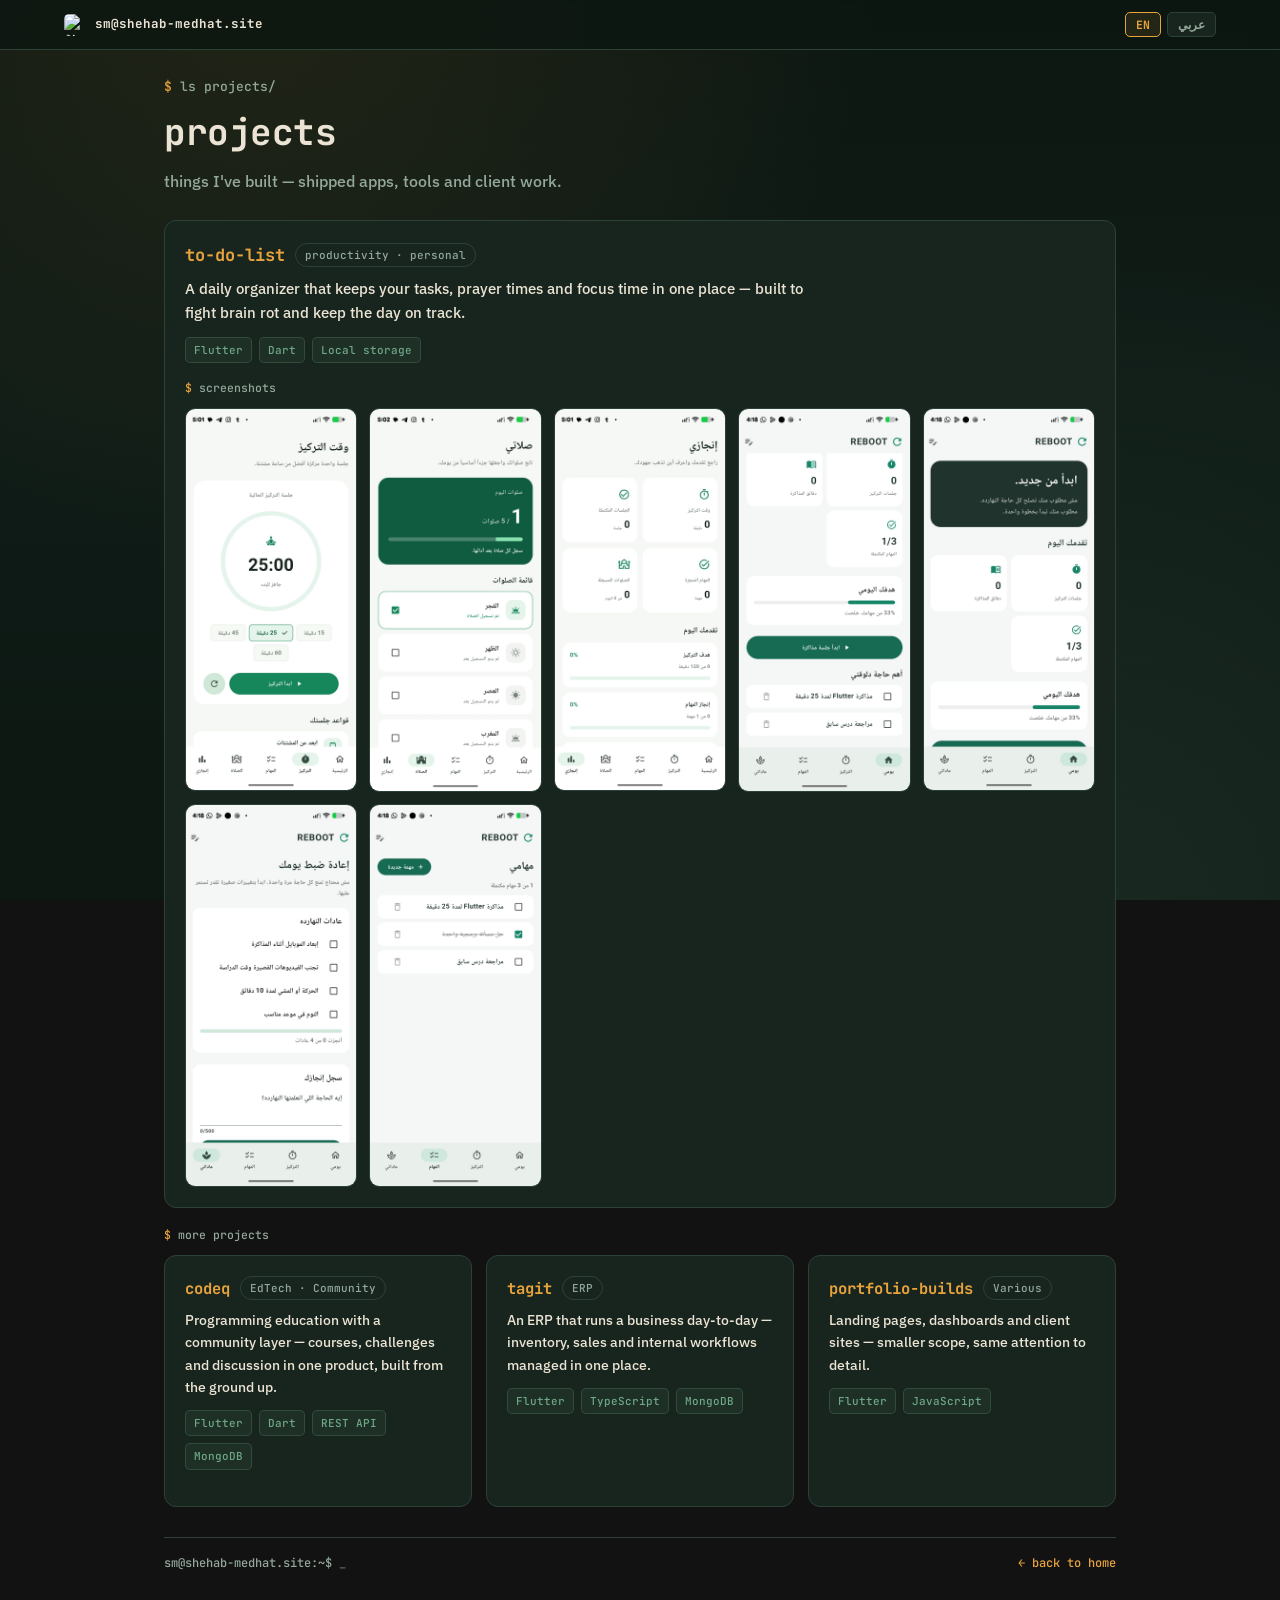
==== projects.html @ ee1fe7f2 "Add projects.html gallery page with todo-app screenshots, link ls projects/ to it, bump font weights" ====
<!DOCTYPE html>
<html lang="en" dir="ltr">
<head>
<meta charset="UTF-8">
<meta name="viewport" content="width=device-width, initial-scale=1">
<title>Projects — Shehab Medhat</title>
<meta name="description" id="metaDesc" content="Apps and projects built by Shehab Medhat (shijz) — Flutter developer and content creator.">
<meta name="robots" content="index, follow, max-image-preview:large">
<meta name="author" content="Shehab Medhat">
<meta name="color-scheme" content="dark">
<meta name="theme-color" content="#101c17">
<link rel="canonical" href="https://shehab-medhat.site/projects.html">
<meta property="og:type" content="website">
<meta property="og:site_name" content="Shehab Medhat">
<meta property="og:title" content="Projects — Shehab Medhat">
<meta property="og:description" content="Apps and projects built by Shehab Medhat — Flutter developer and content creator.">
<meta property="og:url" content="https://shehab-medhat.site/projects.html">
<meta property="og:image" content="https://shehab-medhat.site/og-image.png">
<meta property="og:image:width" content="1200">
<meta property="og:image:height" content="630">
<meta name="twitter:card" content="summary_large_image">
<meta name="twitter:title" content="Projects — Shehab Medhat">
<meta name="twitter:image" content="https://shehab-medhat.site/og-image.png">
<link rel="icon" href="https://shehab-medhat.site/favicon.png" type="image/png">
<link rel="apple-touch-icon" href="https://shehab-medhat.site/apple-touch-icon.png">

<link rel="preconnect" href="https://fonts.googleapis.com">
<link rel="preconnect" href="https://fonts.gstatic.com" crossorigin>
<link href="https://fonts.googleapis.com/css2?family=JetBrains+Mono:wght@400;500;700&family=IBM+Plex+Sans:wght@400;500;600;700&family=IBM+Plex+Sans+Arabic:wght@400;500;600;700&display=swap" rel="stylesheet">

<style>
  :root{
    --bg: #101c17;
    --surface: #17251e;
    --surface-2: #1d2e25;
    --border: #2c4237;
    --text: #ebe4d4;
    --text-muted: #93a89b;
    --accent: #e8a33d;
    --accent-soft: #6fa787;
  }
  *{ box-sizing: border-box; }
  html,body{ margin:0; padding:0; }
  body{
    background:
      radial-gradient(circle at 20% -10%, rgba(232,163,61,0.10), transparent 45%),
      radial-gradient(circle at 85% 110%, rgba(111,167,135,0.14), transparent 50%),
      linear-gradient(180deg, #0d1712 0%, #101c17 45%, #0c1712 100%);
    background-attachment: fixed;
    color: var(--text);
    font-family: 'IBM Plex Sans', sans-serif;
    font-weight: 500;
    min-height: 100vh;
    line-height: 1.65;
    padding-bottom: 40px;
  }
  html[lang="ar"] body{ font-family: 'IBM Plex Sans Arabic', sans-serif; }

  .pbar{
    position: sticky;
    top: 0;
    z-index: 30;
    display: flex;
    align-items: center;
    gap: 12px;
    flex-wrap: wrap;
    padding: 12px 5vw;
    background: rgba(13,23,18,.88);
    -webkit-backdrop-filter: blur(10px);
    backdrop-filter: blur(10px);
    border-bottom: 1px solid var(--border);
  }
  .pbar a.home{
    display: inline-flex;
    align-items: center;
    gap: 9px;
    color: var(--text);
    text-decoration: none;
    font-family: 'JetBrains Mono', monospace;
    font-size: 12.5px;
    font-weight: 700;
  }
  .pbar a.home:hover{ color: var(--accent); }
  .pbar a.home img{ width: 22px; height: 22px; border-radius: 5px; display: block; }
  .pbar .pbar-right{ margin-left: auto; display: flex; gap: 6px; align-items: center; }
  html[dir="rtl"] .pbar .pbar-right{ margin-left: 0; margin-right: auto; }

  .lang-btn{
    background: var(--surface);
    border: 1px solid var(--border);
    color: var(--text-muted);
    font-family: 'JetBrains Mono', monospace;
    font-size: 11.5px;
    font-weight: 700;
    padding: 4px 10px;
    border-radius: 5px;
    cursor: pointer;
    transition: color .15s, border-color .15s, background .15s;
  }
  .lang-btn:hover{ color: var(--accent); border-color: var(--accent); }
  .lang-btn.is-on{ color: var(--accent); border-color: var(--accent); background: rgba(232,163,61,.10); }

  .wrap{
    max-width: 1080px;
    margin: 0 auto;
    padding: 26px 5vw 0;
  }

  .comment{
    font-family: 'JetBrains Mono', monospace;
    font-size: 13px;
    color: var(--text-muted);
    margin: 0 0 6px;
  }
  .comment .pr{ color: var(--accent); margin-right: 8px; }
  html[dir="rtl"] .comment .pr{ margin-right: 0; margin-left: 8px; }

  h1{
    font-family: 'JetBrains Mono', monospace;
    font-size: clamp(26px, 5vw, 36px);
    font-weight: 700;
    margin: 0 0 6px;
    letter-spacing: -0.5px;
    color: var(--text);
  }
  .lede{
    color: var(--text-muted);
    font-size: 15.5px;
    max-width: 640px;
    margin: 0 0 26px;
  }

  .pcard{
    background: var(--surface);
    border: 1px solid var(--border);
    border-radius: 12px;
    padding: 20px;
    margin-bottom: 18px;
  }
  .phead{
    display: flex;
    align-items: center;
    gap: 10px;
    flex-wrap: wrap;
    margin-bottom: 8px;
  }
  .pname{
    font-family: 'JetBrains Mono', monospace;
    font-size: 17px;
    font-weight: 700;
    color: var(--accent);
  }
  .ptag{
    font-family: 'JetBrains Mono', monospace;
    font-size: 11px;
    color: var(--text-muted);
    border: 1px solid var(--border);
    border-radius: 20px;
    padding: 2px 9px;
  }
  .pdesc{
    color: var(--text);
    font-size: 14.5px;
    margin: 0 0 12px;
    max-width: 72ch;
  }
  .ptech{ display: flex; flex-wrap: wrap; gap: 7px; margin-bottom: 16px; }
  .tech{
    font-family: 'JetBrains Mono', monospace;
    font-size: 11px;
    color: var(--accent-soft);
    background: rgba(111,167,135,.08);
    border: 1px solid rgba(111,167,135,.24);
    border-radius: 5px;
    padding: 3px 8px;
  }

  .shots-label{
    font-family: 'JetBrains Mono', monospace;
    font-size: 11.5px;
    color: var(--text-muted);
    margin: 0 0 10px;
    text-transform: lowercase;
  }
  .shots-label::before{ content: "$ "; color: var(--accent); }

  .shots{
    display: grid;
    grid-template-columns: repeat(auto-fill, minmax(150px, 1fr));
    gap: 12px;
  }
  .shots button{
    display: block;
    width: 100%;
    padding: 0;
    border: 1px solid var(--border);
    border-radius: 10px;
    overflow: hidden;
    background: var(--surface-2);
    cursor: zoom-in;
    aspect-ratio: 720 / 1600;
    line-height: 0;
    transition: border-color .2s, transform .2s;
  }
  .shots button:hover{ border-color: var(--accent); transform: translateY(-3px); }
  .shots img{ width: 100%; height: 100%; object-fit: cover; display: block; }

  .grid{
    display: grid;
    grid-template-columns: repeat(auto-fill, minmax(260px, 1fr));
    gap: 14px;
    margin-top: 10px;
  }
  .grid .pcard{ margin-bottom: 0; }
  .grid .pname{ font-size: 15.5px; }
  .grid .pdesc{ font-size: 13.5px; }

  .foot{
    margin-top: 30px;
    padding-top: 16px;
    border-top: 1px solid var(--border);
    display: flex;
    justify-content: space-between;
    gap: 12px;
    flex-wrap: wrap;
    font-family: 'JetBrains Mono', monospace;
    font-size: 12px;
    color: var(--text-muted);
  }
  .foot a{ color: var(--accent); text-decoration: none; }
  .foot a:hover{ text-decoration: underline; }

  /* lightbox */
  .lb{
    position: fixed;
    inset: 0;
    z-index: 60;
    background: rgba(6,11,9,.94);
    display: none;
    align-items: center;
    justify-content: center;
    padding: 22px;
    -webkit-backdrop-filter: blur(6px);
    backdrop-filter: blur(6px);
  }
  .lb.is-open{ display: flex; }
  .lb img{
    max-width: min(94vw, 460px);
    max-height: 88vh;
    border-radius: 12px;
    border: 1px solid var(--border);
    box-shadow: 0 30px 70px -25px rgba(0,0,0,.85);
  }
  .lb button{
    background: var(--surface);
    border: 1px solid var(--border);
    color: var(--text);
    font-size: 18px;
    line-height: 1;
    width: 40px;
    height: 40px;
    border-radius: 50%;
    cursor: pointer;
    position: absolute;
    transition: color .15s, border-color .15s;
  }
  .lb button:hover{ color: var(--accent); border-color: var(--accent); }
  .lb .lb-close{ top: 16px; right: 16px; }
  html[dir="rtl"] .lb .lb-close{ right: auto; left: 16px; }
  .lb .lb-prev{ left: 14px; top: 50%; transform: translateY(-50%); }
  .lb .lb-next{ right: 14px; top: 50%; transform: translateY(-50%); }
  html[dir="rtl"] .lb .lb-prev{ left: auto; right: 14px; }
  html[dir="rtl"] .lb .lb-next{ right: auto; left: 14px; }
  .lb .lb-count{
    position: absolute;
    bottom: 16px;
    left: 50%;
    transform: translateX(-50%);
    font-family: 'JetBrains Mono', monospace;
    font-size: 12px;
    color: var(--text-muted);
  }

  @media (max-width: 560px){
    .wrap{ padding-top: 20px; }
    .pcard{ padding: 16px; }
    .shots{ grid-template-columns: repeat(2, 1fr); gap: 10px; }
    .pdesc{ font-size: 14px; }
  }
</style>
</head>
<body>

<header class="pbar">
  <a class="home" href="/">
    <img src="https://shehab-medhat.site/shehab-logo.png" alt="Shehab Medhat" width="22" height="22">
    <span>sm@shehab-medhat.site</span>
  </a>
  <span class="pbar-right">
    <button type="button" class="lang-btn" data-lang="en">EN</button>
    <button type="button" class="lang-btn" data-lang="ar">عربي</button>
  </span>
</header>

<div class="wrap">
  <p class="comment"><span class="pr">$</span><span data-i18n="comment">ls projects/</span></p>
  <h1 data-i18n="heading">projects</h1>
  <p class="lede" data-i18n="lede">things I've built — shipped apps, tools and client work.</p>

  <article class="pcard featured">
    <div class="phead">
      <span class="pname">to-do-list</span>
      <span class="ptag" data-i18n="todoTag">productivity · personal</span>
    </div>
    <p class="pdesc" data-i18n="todoDesc">A daily organizer that keeps your tasks, prayer times and focus time in one place — built to fight brain rot and keep the day on track.</p>
    <div class="ptech">
      <span class="tech">Flutter</span>
      <span class="tech">Dart</span>
      <span class="tech">Local storage</span>
    </div>
    <p class="shots-label" data-i18n="shots">screenshots</p>
    <div class="shots" id="shots"></div>
  </article>

  <p class="shots-label" data-i18n="more">more projects</p>
  <div class="grid" id="grid"></div>

  <div class="foot">
    <span>sm@shehab-medhat.site:~$ <span style="opacity:.6">_</span></span>
    <span><a href="/" data-i18n="back">← back to home</a></span>
  </div>
</div>

<div class="lb" id="lb" role="dialog" aria-modal="true">
  <button type="button" class="lb-close" id="lbClose" aria-label="Close">✕</button>
  <button type="button" class="lb-prev" id="lbPrev" aria-label="Previous">‹</button>
  <img id="lbImg" alt="">
  <button type="button" class="lb-next" id="lbNext" aria-label="Next">›</button>
  <span class="lb-count" id="lbCount"></span>
</div>

<script>
  "use strict";

  const SHOTS = [
    "assets/shots/todo-app/shot-01.jpg",
    "assets/shots/todo-app/shot-02.jpg",
    "assets/shots/todo-app/shot-03.jpg",
    "assets/shots/todo-app/shot-04.jpg",
    "assets/shots/todo-app/shot-05.jpg",
    "assets/shots/todo-app/shot-06.jpg",
    "assets/shots/todo-app/shot-07.jpg"
  ];

  const I18N = {
    en: {
      title: "Projects — Shehab Medhat",
      desc: "Apps and projects built by Shehab Medhat (shijz) — Flutter developer and content creator.",
      comment: "ls projects/",
      heading: "projects",
      lede: "things I've built — shipped apps, tools and client work.",
      todoTag: "productivity · personal",
      todoDesc: "A daily organizer that keeps your tasks, prayer times and focus time in one place — built to fight brain rot and keep the day on track.",
      shots: "screenshots",
      more: "more projects",
      back: "← back to home",
      projects: [
        { name: "codeq", tag: "EdTech · Community", desc: "Programming education with a community layer — courses, challenges and discussion in one product, built from the ground up.", tech: ["Flutter", "Dart", "REST API", "MongoDB"] },
        { name: "tagit", tag: "ERP", desc: "An ERP that runs a business day-to-day — inventory, sales and internal workflows managed in one place.", tech: ["Flutter", "TypeScript", "MongoDB"] },
        { name: "portfolio-builds", tag: "Various", desc: "Landing pages, dashboards and client sites — smaller scope, same attention to detail.", tech: ["Flutter", "JavaScript"] }
      ]
    },
    ar: {
      title: "المشاريع — شهاب مدحت",
      desc: "تطبيقات ومشاريع بناها شهاب مدحت (shijz) — مطوّر فلاتر وصانع محتوى.",
      comment: "ls projects/",
      heading: "المشاريع",
      lede: "حاجات بنيتها — تطبيقات منشورة وأدوات وشغل كلاينت.",
      todoTag: "إنتاجية · شخصي",
      todoDesc: "منظّم يومي بيرتب المهام ومواقيت الصلاة ووقت التركيز في مكان واحد — اتعمل عشان يعالج تعفن الدماغ ويخلي يومك مظبوط.",
      shots: "سكرينشوتات",
      more: "مشاريع تانية",
      back: "→ رجوع للرئيسية",
      projects: [
        { name: "codeq", tag: "تعليم · مجتمع", desc: "تعليم برمجة مع طبقة مجتمع — كورسات وتحديات ونقاش في منتج واحد، مبني من الصفر.", tech: ["Flutter", "Dart", "REST API", "MongoDB"] },
        { name: "tagit", tag: "ERP", desc: "نظام ERP بيشغّل الشغل اليومي لأي بيزنس — مخزون ومبيعات وسير عمل داخلي في مكان واحد.", tech: ["Flutter", "TypeScript", "MongoDB"] },
        { name: "portfolio-builds", tag: "متفرق", desc: "صفحات لانداينج وداشبوردات ومواقع كلاينت — نطاق أصغر، لكن نفس الشغلة والاهتمام.", tech: ["Flutter", "JavaScript"] }
      ]
    }
  };

  let lang = "en";
  let t = I18N.en;

  const shotsEl = document.getElementById("shots");
  const gridEl = document.getElementById("grid");

  function renderShots(){
    shotsEl.innerHTML = SHOTS.map((src, i) =>
      '<button type="button" data-i="' + i + '" aria-label="Screenshot ' + (i + 1) + '">' +
        '<img src="' + src + '" alt="to-do-list app screenshot ' + (i + 1) + '" loading="lazy" width="720" height="1600">' +
      '</button>'
    ).join("");
    shotsEl.querySelectorAll("button").forEach(b => {
      b.addEventListener("click", () => openLb(Number(b.dataset.i)));
    });
  }

  function renderGrid(){
    gridEl.innerHTML = t.projects.map(p =>
      '<article class="pcard">' +
        '<div class="phead"><span class="pname">' + p.name + '</span><span class="ptag">' + p.tag + '</span></div>' +
        '<p class="pdesc">' + p.desc + '</p>' +
        '<div class="ptech">' + p.tech.map(x => '<span class="tech">' + x + '</span>').join("") + '</div>' +
      '</article>'
    ).join("");
  }

  function applyLang(l){
    lang = (l === "ar") ? "ar" : "en";
    t = I18N[lang];
    document.documentElement.lang = lang;
    document.documentElement.dir = (lang === "ar") ? "rtl" : "ltr";
    document.title = t.title;
    document.getElementById("metaDesc").setAttribute("content", t.desc);
    try{ localStorage.setItem("shehab_lang", lang); }catch(e){}
    document.querySelectorAll(".lang-btn").forEach(b => b.classList.toggle("is-on", b.dataset.lang === lang));
    document.querySelectorAll("[data-i18n]").forEach(el => {
      const k = el.dataset.i18n;
      if(t[k] !== undefined && typeof t[k] === "string") el.textContent = t[k];
    });
    renderGrid();
  }

  document.querySelectorAll(".lang-btn").forEach(b => {
    b.addEventListener("click", () => applyLang(b.dataset.lang));
  });

  // ----- lightbox -----
  const lb = document.getElementById("lb");
  const lbImg = document.getElementById("lbImg");
  const lbCount = document.getElementById("lbCount");
  let lbIndex = 0;

  function openLb(i){
    lbIndex = i;
    paintLb();
    lb.classList.add("is-open");
    document.body.style.overflow = "hidden";
  }
  function paintLb(){
    lbImg.src = SHOTS[lbIndex];
    lbImg.alt = "to-do-list app screenshot " + (lbIndex + 1);
    lbCount.textContent = (lbIndex + 1) + " / " + SHOTS.length;
  }
  function closeLb(){
    lb.classList.remove("is-open");
    document.body.style.overflow = "";
  }
  function step(n){
    lbIndex = (lbIndex + n + SHOTS.length) % SHOTS.length;
    paintLb();
  }
  document.getElementById("lbClose").addEventListener("click", closeLb);
  document.getElementById("lbPrev").addEventListener("click", () => step(-1));
  document.getElementById("lbNext").addEventListener("click", () => step(1));
  lb.addEventListener("click", e => { if(e.target === lb) closeLb(); });
  document.addEventListener("keydown", e => {
    if(!lb.classList.contains("is-open")) return;
    if(e.key === "Escape") closeLb();
    else if(e.key === "ArrowRight") step(lang === "rtl" ? -1 : 1);
    else if(e.key === "ArrowLeft") step(lang === "rtl" ? 1 : -1);
  });

  renderShots();
  let saved = "en";
  try{ saved = localStorage.getItem("shehab_lang") || "en"; }catch(e){}
  applyLang(saved);
</script>
</body>
</html>
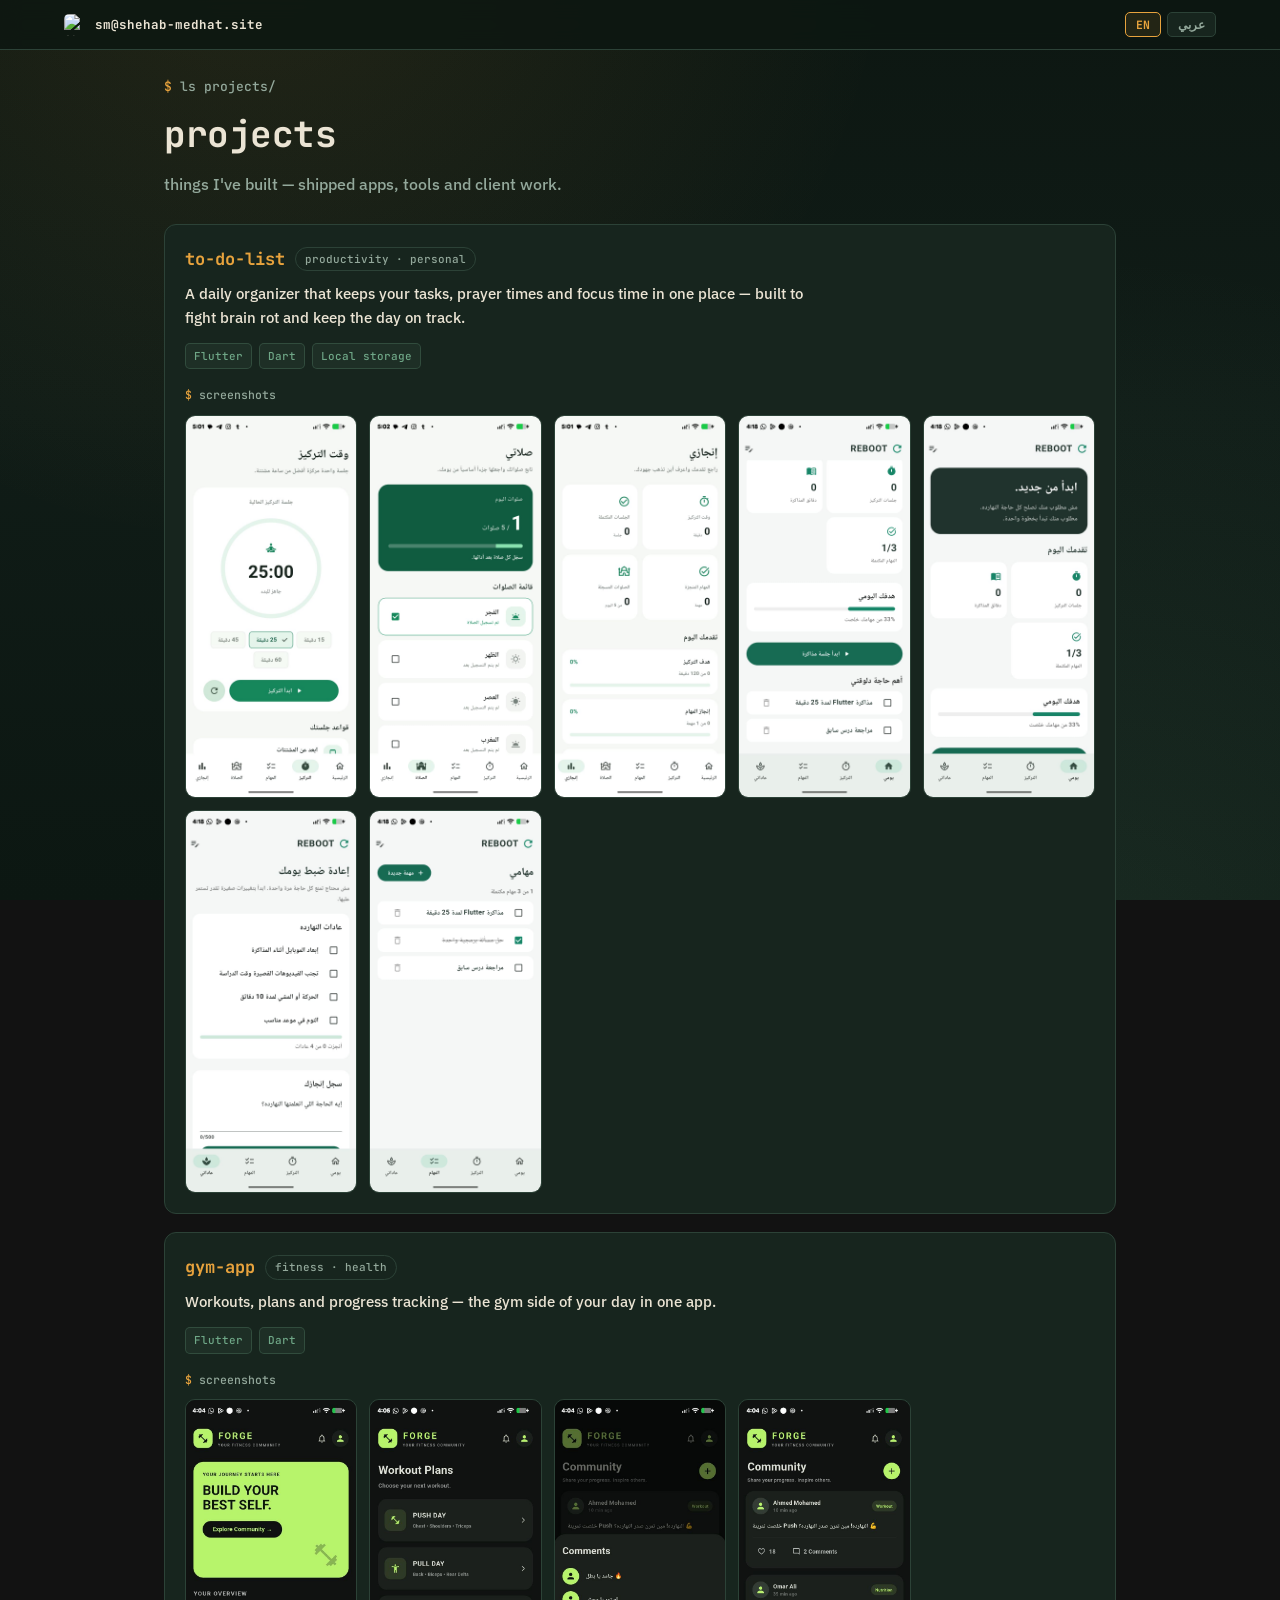
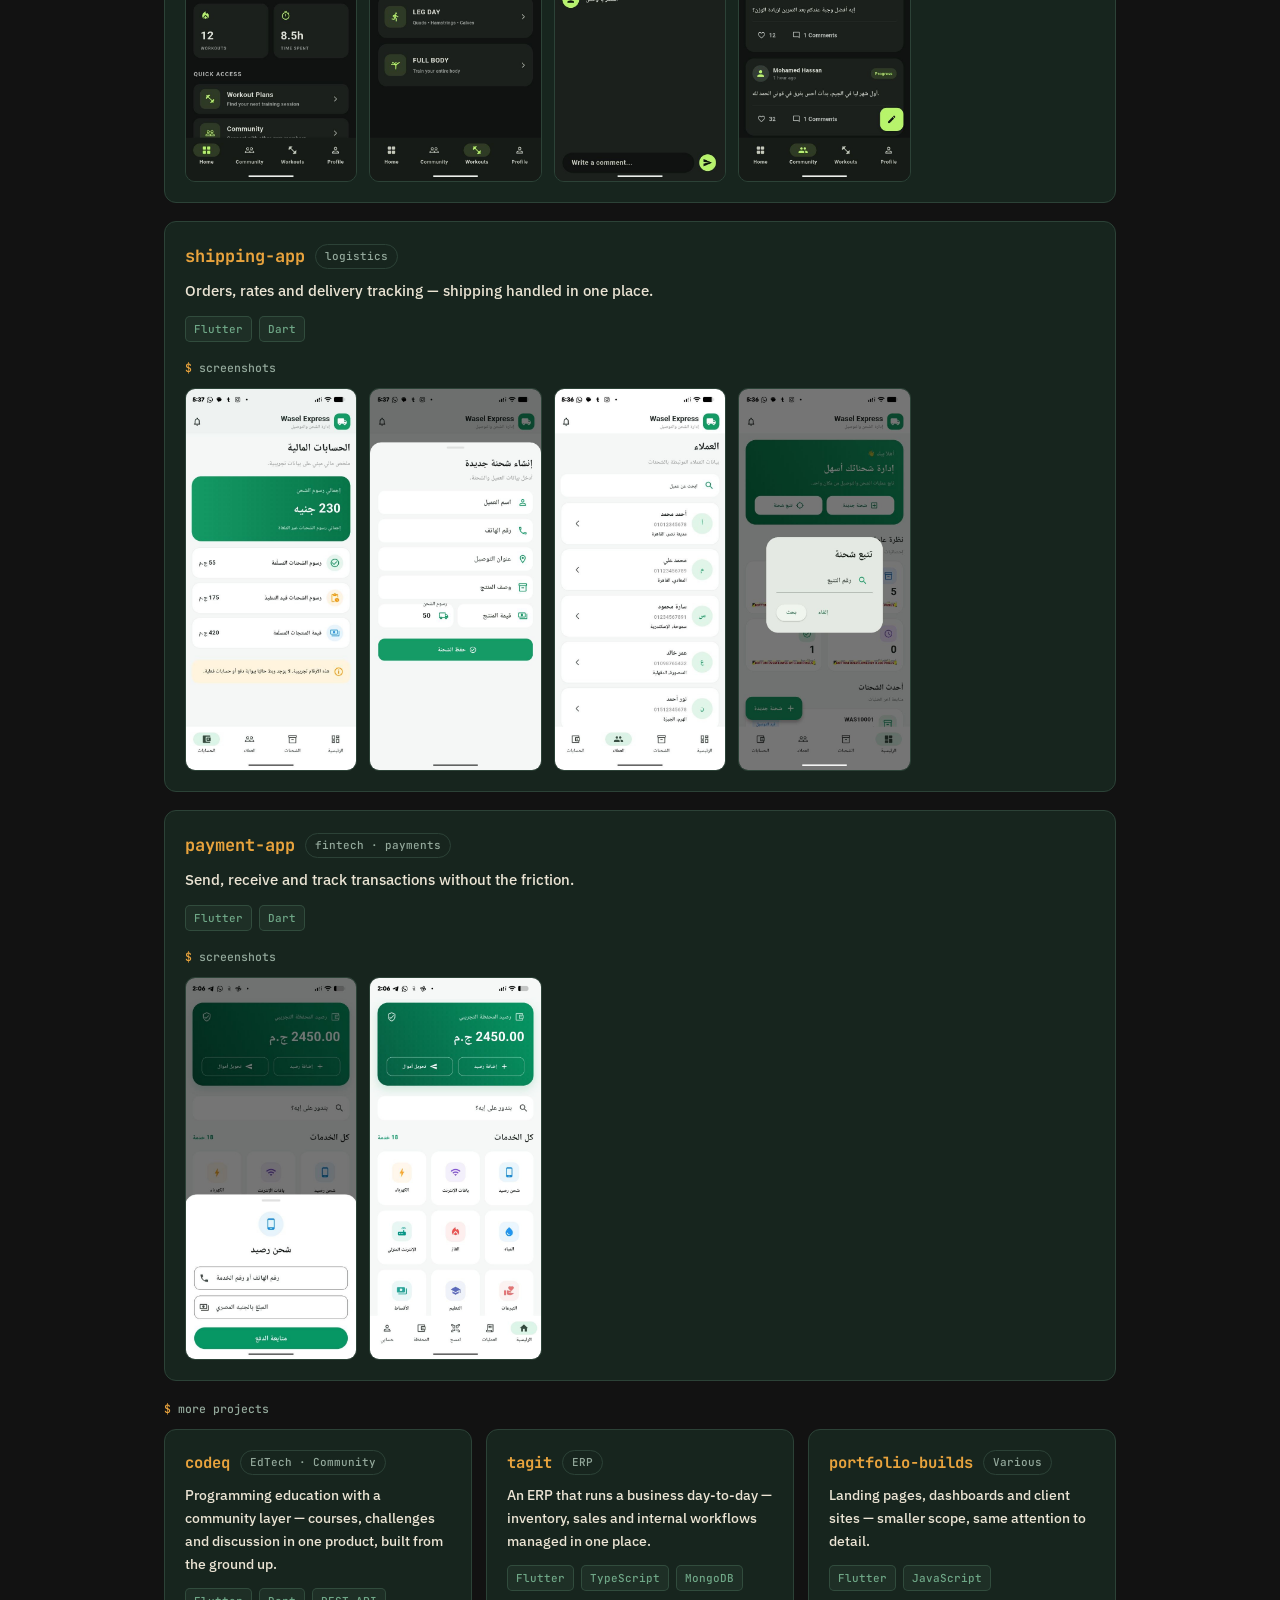
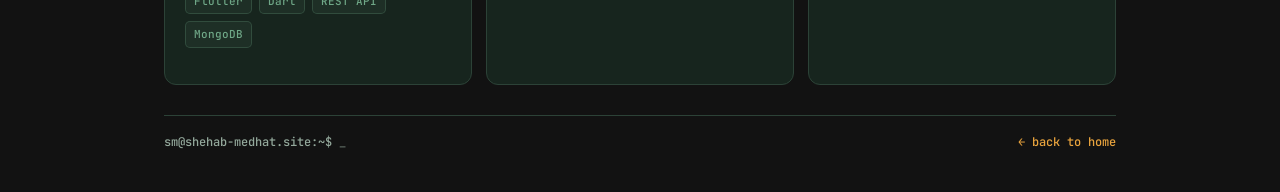
==== commit 06e32753: "De-clutter titlebar, fix Arabic font fallback via font tokens, trim top nav, make projects page data" ====
--- a/projects.html
+++ b/projects.html
@@ -38,6 +38,12 @@
     --text-muted: #93a89b;
     --accent: #e8a33d;
     --accent-soft: #6fa787;
+    --font-ui: 'JetBrains Mono', monospace;
+    --font-body: 'IBM Plex Sans', sans-serif;
+  }
+  html[lang="ar"]{
+    --font-ui: 'IBM Plex Sans Arabic', sans-serif;
+    --font-body: 'IBM Plex Sans Arabic', sans-serif;
   }
   *{ box-sizing: border-box; }
   html,body{ margin:0; padding:0; }
@@ -48,13 +54,13 @@
       linear-gradient(180deg, #0d1712 0%, #101c17 45%, #0c1712 100%);
     background-attachment: fixed;
     color: var(--text);
-    font-family: 'IBM Plex Sans', sans-serif;
+    font-family: var(--font-body);
     font-weight: 500;
     min-height: 100vh;
-    line-height: 1.65;
+    line-height: 1.7;
     padding-bottom: 40px;
   }
-  html[lang="ar"] body{ font-family: 'IBM Plex Sans Arabic', sans-serif; }
+  html[lang="ar"] body{ line-height: 1.9; letter-spacing: 0; }
 
   .pbar{
     position: sticky;
@@ -76,7 +82,7 @@
     gap: 9px;
     color: var(--text);
     text-decoration: none;
-    font-family: 'JetBrains Mono', monospace;
+    font-family: var(--font-ui);
     font-size: 12.5px;
     font-weight: 700;
   }
@@ -89,7 +95,7 @@
     background: var(--surface);
     border: 1px solid var(--border);
     color: var(--text-muted);
-    font-family: 'JetBrains Mono', monospace;
+    font-family: var(--font-ui);
     font-size: 11.5px;
     font-weight: 700;
     padding: 4px 10px;
@@ -100,14 +106,10 @@
   .lang-btn:hover{ color: var(--accent); border-color: var(--accent); }
   .lang-btn.is-on{ color: var(--accent); border-color: var(--accent); background: rgba(232,163,61,.10); }
 
-  .wrap{
-    max-width: 1080px;
-    margin: 0 auto;
-    padding: 26px 5vw 0;
-  }
+  .wrap{ max-width: 1080px; margin: 0 auto; padding: 26px 5vw 0; }
 
   .comment{
-    font-family: 'JetBrains Mono', monospace;
+    font-family: var(--font-ui);
     font-size: 13px;
     color: var(--text-muted);
     margin: 0 0 6px;
@@ -116,13 +118,14 @@
   html[dir="rtl"] .comment .pr{ margin-right: 0; margin-left: 8px; }
 
   h1{
-    font-family: 'JetBrains Mono', monospace;
+    font-family: var(--font-ui);
     font-size: clamp(26px, 5vw, 36px);
     font-weight: 700;
     margin: 0 0 6px;
     letter-spacing: -0.5px;
     color: var(--text);
   }
+  html[lang="ar"] h1{ letter-spacing: 0; }
   .lede{
     color: var(--text-muted);
     font-size: 15.5px;
@@ -145,13 +148,13 @@
     margin-bottom: 8px;
   }
   .pname{
-    font-family: 'JetBrains Mono', monospace;
+    font-family: var(--font-ui);
     font-size: 17px;
     font-weight: 700;
     color: var(--accent);
   }
   .ptag{
-    font-family: 'JetBrains Mono', monospace;
+    font-family: var(--font-ui);
     font-size: 11px;
     color: var(--text-muted);
     border: 1px solid var(--border);
@@ -176,10 +179,10 @@
   }
 
   .shots-label{
-    font-family: 'JetBrains Mono', monospace;
+    font-family: var(--font-ui);
     font-size: 11.5px;
     color: var(--text-muted);
-    margin: 0 0 10px;
+    margin: 2px 0 10px;
     text-transform: lowercase;
   }
   .shots-label::before{ content: "$ "; color: var(--accent); }
@@ -223,14 +226,13 @@
     justify-content: space-between;
     gap: 12px;
     flex-wrap: wrap;
-    font-family: 'JetBrains Mono', monospace;
+    font-family: var(--font-ui);
     font-size: 12px;
     color: var(--text-muted);
   }
   .foot a{ color: var(--accent); text-decoration: none; }
   .foot a:hover{ text-decoration: underline; }
 
-  /* lightbox */
   .lb{
     position: fixed;
     inset: 0;
@@ -276,7 +278,7 @@
     bottom: 16px;
     left: 50%;
     transform: translateX(-50%);
-    font-family: 'JetBrains Mono', monospace;
+    font-family: var(--font-ui);
     font-size: 12px;
     color: var(--text-muted);
   }
@@ -307,20 +309,7 @@
   <h1 data-i18n="heading">projects</h1>
   <p class="lede" data-i18n="lede">things I've built — shipped apps, tools and client work.</p>
 
-  <article class="pcard featured">
-    <div class="phead">
-      <span class="pname">to-do-list</span>
-      <span class="ptag" data-i18n="todoTag">productivity · personal</span>
-    </div>
-    <p class="pdesc" data-i18n="todoDesc">A daily organizer that keeps your tasks, prayer times and focus time in one place — built to fight brain rot and keep the day on track.</p>
-    <div class="ptech">
-      <span class="tech">Flutter</span>
-      <span class="tech">Dart</span>
-      <span class="tech">Local storage</span>
-    </div>
-    <p class="shots-label" data-i18n="shots">screenshots</p>
-    <div class="shots" id="shots"></div>
-  </article>
+  <div id="apps"></div>
 
   <p class="shots-label" data-i18n="more">more projects</p>
   <div class="grid" id="grid"></div>
@@ -342,15 +331,43 @@
 <script>
   "use strict";
 
-  const SHOTS = [
-    "assets/shots/todo-app/shot-01.jpg",
-    "assets/shots/todo-app/shot-02.jpg",
-    "assets/shots/todo-app/shot-03.jpg",
-    "assets/shots/todo-app/shot-04.jpg",
-    "assets/shots/todo-app/shot-05.jpg",
-    "assets/shots/todo-app/shot-06.jpg",
-    "assets/shots/todo-app/shot-07.jpg"
+  // To add a new app: drop screenshots into assets/shots/<folder>/shot-0N.jpg
+  // and push one object below (shots + en/ar copy). It renders automatically.
+  const APPS = [
+    {
+      shots: [1,2,3,4,5,6,7].map(n => "assets/shots/todo-app/shot-0" + n + ".jpg"),
+      en: { name: "to-do-list", tag: "productivity · personal", desc: "A daily organizer that keeps your tasks, prayer times and focus time in one place — built to fight brain rot and keep the day on track.", tech: ["Flutter", "Dart", "Local storage"] },
+      ar: { name: "to-do-list", tag: "إنتاجية · شخصي", desc: "منظّم يومي بيرتب المهام ومواقيت الصلاة ووقت التركيز في مكان واحد — اتعمل عشان يعالج تعفن الدماغ ويخلي يومك مظبوط.", tech: ["Flutter", "Dart", "تخزين محلي"] }
+    },
+    {
+      shots: [1,2,3,4].map(n => "assets/shots/gym-app/shot-0" + n + ".jpg"),
+      en: { name: "gym-app", tag: "fitness · health", desc: "Workouts, plans and progress tracking — the gym side of your day in one app.", tech: ["Flutter", "Dart"] },
+      ar: { name: "gym-app", tag: "لياقة · صحة", desc: "تمارين وخطط ومتابعة تقدّم — كل حاجة في نادي الجيم في تطبيق واحد.", tech: ["Flutter", "Dart"] }
+    },
+    {
+      shots: [1,2,3,4].map(n => "assets/shots/shipping/shot-0" + n + ".jpg"),
+      en: { name: "shipping-app", tag: "logistics", desc: "Orders, rates and delivery tracking — shipping handled in one place.", tech: ["Flutter", "Dart"] },
+      ar: { name: "shipping-app", tag: "شحن ولوجستيات", desc: "طلبات وأسعار وتتبّع للشحنات — الشحن كله مظبوط في مكان واحد.", tech: ["Flutter", "Dart"] }
+    },
+    {
+      shots: [1,2].map(n => "assets/shots/payment/shot-0" + n + ".jpg"),
+      en: { name: "payment-app", tag: "fintech · payments", desc: "Send, receive and track transactions without the friction.", tech: ["Flutter", "Dart"] },
+      ar: { name: "payment-app", tag: "مدفوعات", desc: "ابعت واستقبل وتتبّع المعاملات من غير أي تعقيد.", tech: ["Flutter", "Dart"] }
+    }
   ];
+
+  const WORK = {
+    en: [
+      { name: "codeq", tag: "EdTech · Community", desc: "Programming education with a community layer — courses, challenges and discussion in one product, built from the ground up.", tech: ["Flutter", "Dart", "REST API", "MongoDB"] },
+      { name: "tagit", tag: "ERP", desc: "An ERP that runs a business day-to-day — inventory, sales and internal workflows managed in one place.", tech: ["Flutter", "TypeScript", "MongoDB"] },
+      { name: "portfolio-builds", tag: "Various", desc: "Landing pages, dashboards and client sites — smaller scope, same attention to detail.", tech: ["Flutter", "JavaScript"] }
+    ],
+    ar: [
+      { name: "codeq", tag: "تعليم · مجتمع", desc: "تعليم برمجة مع طبقة مجتمع — كورسات وتحديات ونقاش في منتج واحد، مبني من الصفر.", tech: ["Flutter", "Dart", "REST API", "MongoDB"] },
+      { name: "tagit", tag: "ERP", desc: "نظام ERP بيشغّل الشغل اليومي لأي بيزنس — مخزون ومبيعات وسير عمل داخلي في مكان واحد.", tech: ["Flutter", "TypeScript", "MongoDB"] },
+      { name: "portfolio-builds", tag: "متفرق", desc: "صفحات لانداينج وداشبوردات ومواقع كلاينت — نطاق أصغر، لكن نفس الشغلة والاهتمام.", tech: ["Flutter", "JavaScript"] }
+    ]
+  };
 
   const I18N = {
     en: {
@@ -359,16 +376,9 @@
       comment: "ls projects/",
       heading: "projects",
       lede: "things I've built — shipped apps, tools and client work.",
-      todoTag: "productivity · personal",
-      todoDesc: "A daily organizer that keeps your tasks, prayer times and focus time in one place — built to fight brain rot and keep the day on track.",
       shots: "screenshots",
       more: "more projects",
-      back: "← back to home",
-      projects: [
-        { name: "codeq", tag: "EdTech · Community", desc: "Programming education with a community layer — courses, challenges and discussion in one product, built from the ground up.", tech: ["Flutter", "Dart", "REST API", "MongoDB"] },
-        { name: "tagit", tag: "ERP", desc: "An ERP that runs a business day-to-day — inventory, sales and internal workflows managed in one place.", tech: ["Flutter", "TypeScript", "MongoDB"] },
-        { name: "portfolio-builds", tag: "Various", desc: "Landing pages, dashboards and client sites — smaller scope, same attention to detail.", tech: ["Flutter", "JavaScript"] }
-      ]
+      back: "← back to home"
     },
     ar: {
       title: "المشاريع — شهاب مدحت",
@@ -376,51 +386,27 @@
       comment: "ls projects/",
       heading: "المشاريع",
       lede: "حاجات بنيتها — تطبيقات منشورة وأدوات وشغل كلاينت.",
-      todoTag: "إنتاجية · شخصي",
-      todoDesc: "منظّم يومي بيرتب المهام ومواقيت الصلاة ووقت التركيز في مكان واحد — اتعمل عشان يعالج تعفن الدماغ ويخلي يومك مظبوط.",
       shots: "سكرينشوتات",
       more: "مشاريع تانية",
-      back: "→ رجوع للرئيسية",
-      projects: [
-        { name: "codeq", tag: "تعليم · مجتمع", desc: "تعليم برمجة مع طبقة مجتمع — كورسات وتحديات ونقاش في منتج واحد، مبني من الصفر.", tech: ["Flutter", "Dart", "REST API", "MongoDB"] },
-        { name: "tagit", tag: "ERP", desc: "نظام ERP بيشغّل الشغل اليومي لأي بيزنس — مخزون ومبيعات وسير عمل داخلي في مكان واحد.", tech: ["Flutter", "TypeScript", "MongoDB"] },
-        { name: "portfolio-builds", tag: "متفرق", desc: "صفحات لانداينج وداشبوردات ومواقع كلاينت — نطاق أصغر، لكن نفس الشغلة والاهتمام.", tech: ["Flutter", "JavaScript"] }
-      ]
+      back: "→ رجوع للرئيسية"
     }
   };
 
-  let lang = "en";
-  let t = I18N.en;
-
-  const shotsEl = document.getElementById("shots");
+  const appsEl = document.getElementById("apps");
   const gridEl = document.getElementById("grid");
 
-  function renderShots(){
-    shotsEl.innerHTML = SHOTS.map((src, i) =>
-      '<button type="button" data-i="' + i + '" aria-label="Screenshot ' + (i + 1) + '">' +
-        '<img src="' + src + '" alt="to-do-list app screenshot ' + (i + 1) + '" loading="lazy" width="720" height="1600">' +
+  function shotsFor(app, lang, appIndex){
+    return app.shots.map((src, i) =>
+      '<button type="button" data-app="' + appIndex + '" data-i="' + i + '" aria-label="' + app[lang].name + ' screenshot ' + (i + 1) + '">' +
+        '<img src="' + src + '" alt="' + app[lang].name + ' screenshot ' + (i + 1) + '" loading="lazy" width="720" height="1600">' +
       '</button>'
     ).join("");
-    shotsEl.querySelectorAll("button").forEach(b => {
-      b.addEventListener("click", () => openLb(Number(b.dataset.i)));
-    });
-  }
-
-  function renderGrid(){
-    gridEl.innerHTML = t.projects.map(p =>
-      '<article class="pcard">' +
-        '<div class="phead"><span class="pname">' + p.name + '</span><span class="ptag">' + p.tag + '</span></div>' +
-        '<p class="pdesc">' + p.desc + '</p>' +
-        '<div class="ptech">' + p.tech.map(x => '<span class="tech">' + x + '</span>').join("") + '</div>' +
-      '</article>'
-    ).join("");
-  }
-
-  function applyLang(l){
-    lang = (l === "ar") ? "ar" : "en";
-    t = I18N[lang];
+  }
+
+  function render(lang){
     document.documentElement.lang = lang;
     document.documentElement.dir = (lang === "ar") ? "rtl" : "ltr";
+    const t = I18N[lang];
     document.title = t.title;
     document.getElementById("metaDesc").setAttribute("content", t.desc);
     try{ localStorage.setItem("shehab_lang", lang); }catch(e){}
@@ -429,36 +415,60 @@
       const k = el.dataset.i18n;
       if(t[k] !== undefined && typeof t[k] === "string") el.textContent = t[k];
     });
-    renderGrid();
+
+    appsEl.innerHTML = APPS.map((app, ai) => {
+      const c = app[lang];
+      return '<article class="pcard">' +
+        '<div class="phead"><span class="pname">' + c.name + '</span><span class="ptag">' + c.tag + '</span></div>' +
+        '<p class="pdesc">' + c.desc + '</p>' +
+        '<div class="ptech">' + c.tech.map(x => '<span class="tech">' + x + '</span>').join("") + '</div>' +
+        '<p class="shots-label">' + t.shots + '</p>' +
+        '<div class="shots" data-shots="' + ai + '">' + shotsFor(app, lang, ai) + '</div>' +
+      '</article>';
+    }).join("");
+
+    gridEl.innerHTML = WORK[lang].map(p =>
+      '<article class="pcard">' +
+        '<div class="phead"><span class="pname">' + p.name + '</span><span class="ptag">' + p.tag + '</span></div>' +
+        '<p class="pdesc">' + p.desc + '</p>' +
+        '<div class="ptech">' + p.tech.map(x => '<span class="tech">' + x + '</span>').join("") + '</div>' +
+      '</article>'
+    ).join("");
+
+    appsEl.querySelectorAll(".shots button").forEach(b => {
+      b.addEventListener("click", () => openLb(Number(b.dataset.app), Number(b.dataset.i)));
+    });
   }
 
   document.querySelectorAll(".lang-btn").forEach(b => {
-    b.addEventListener("click", () => applyLang(b.dataset.lang));
+    b.addEventListener("click", () => render(b.dataset.lang));
   });
 
   // ----- lightbox -----
   const lb = document.getElementById("lb");
   const lbImg = document.getElementById("lbImg");
   const lbCount = document.getElementById("lbCount");
-  let lbIndex = 0;
-
-  function openLb(i){
-    lbIndex = i;
+  let cur = { app: 0, i: 0 };
+
+  function paintLb(){
+    const app = APPS[cur.app];
+    lbImg.src = app.shots[cur.i];
+    lbImg.alt = app.en.name + " screenshot " + (cur.i + 1);
+    lbCount.textContent = (cur.i + 1) + " / " + app.shots.length;
+  }
+  function openLb(appIndex, shotIndex){
+    cur = { app: appIndex, i: shotIndex };
     paintLb();
     lb.classList.add("is-open");
     document.body.style.overflow = "hidden";
   }
-  function paintLb(){
-    lbImg.src = SHOTS[lbIndex];
-    lbImg.alt = "to-do-list app screenshot " + (lbIndex + 1);
-    lbCount.textContent = (lbIndex + 1) + " / " + SHOTS.length;
-  }
   function closeLb(){
     lb.classList.remove("is-open");
     document.body.style.overflow = "";
   }
   function step(n){
-    lbIndex = (lbIndex + n + SHOTS.length) % SHOTS.length;
+    const len = APPS[cur.app].shots.length;
+    cur.i = (cur.i + n + len) % len;
     paintLb();
   }
   document.getElementById("lbClose").addEventListener("click", closeLb);
@@ -468,14 +478,13 @@
   document.addEventListener("keydown", e => {
     if(!lb.classList.contains("is-open")) return;
     if(e.key === "Escape") closeLb();
-    else if(e.key === "ArrowRight") step(lang === "rtl" ? -1 : 1);
-    else if(e.key === "ArrowLeft") step(lang === "rtl" ? 1 : -1);
+    else if(e.key === "ArrowRight") step(document.documentElement.dir === "rtl" ? -1 : 1);
+    else if(e.key === "ArrowLeft") step(document.documentElement.dir === "rtl" ? 1 : -1);
   });
 
-  renderShots();
   let saved = "en";
   try{ saved = localStorage.getItem("shehab_lang") || "en"; }catch(e){}
-  applyLang(saved);
+  render(saved === "ar" ? "ar" : "en");
 </script>
 </body>
 </html>
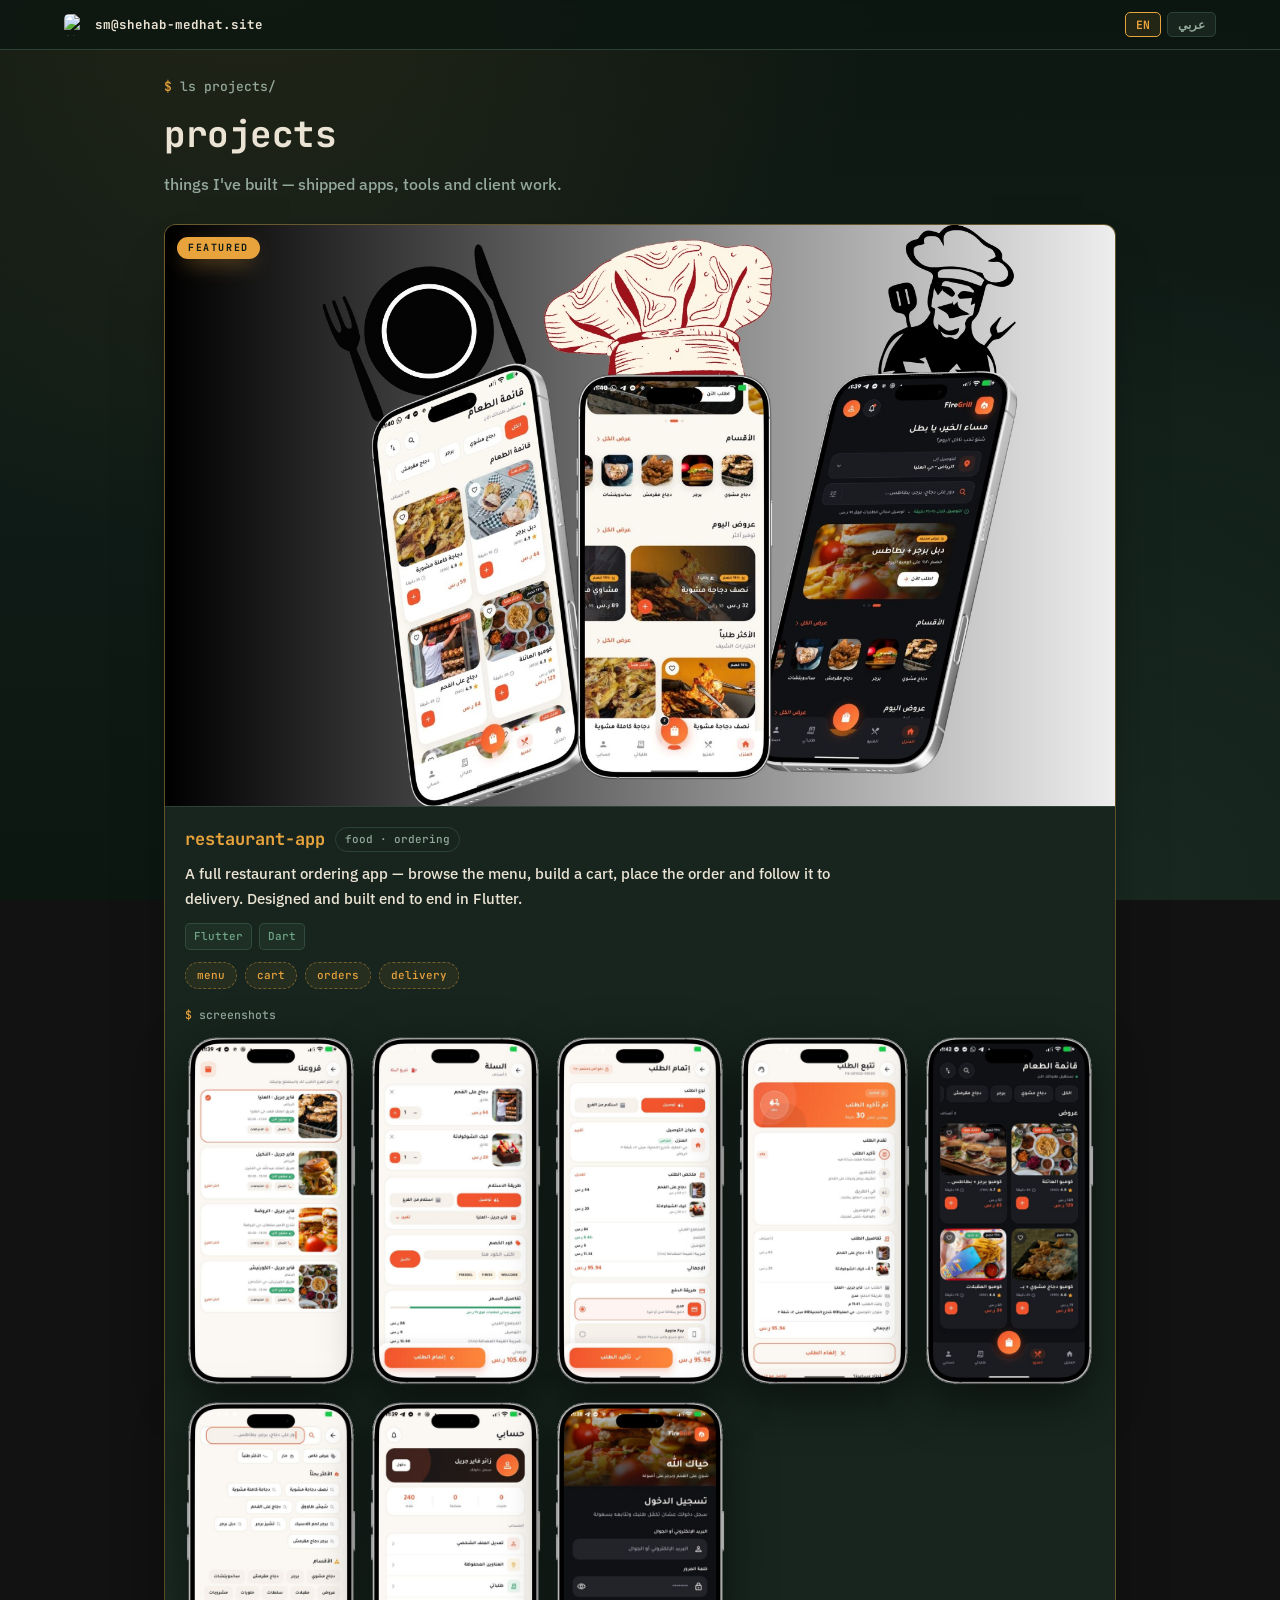
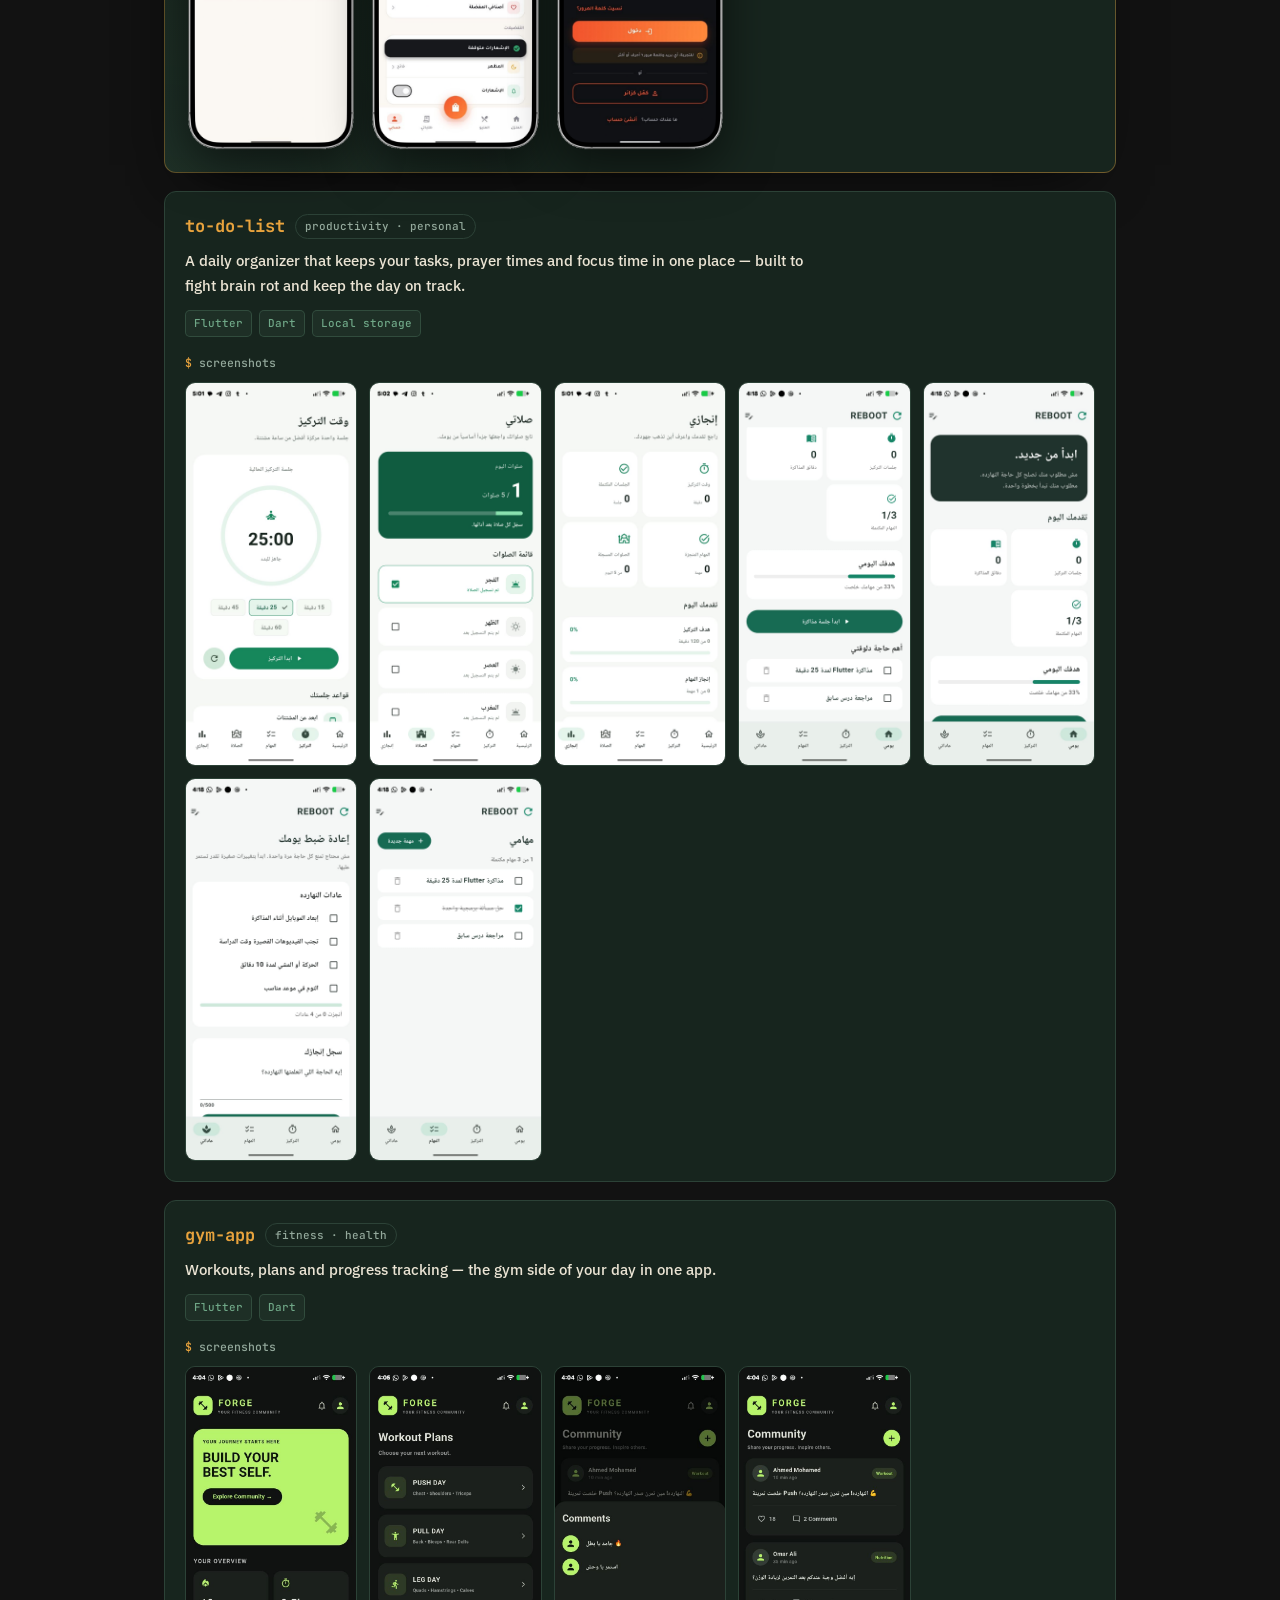
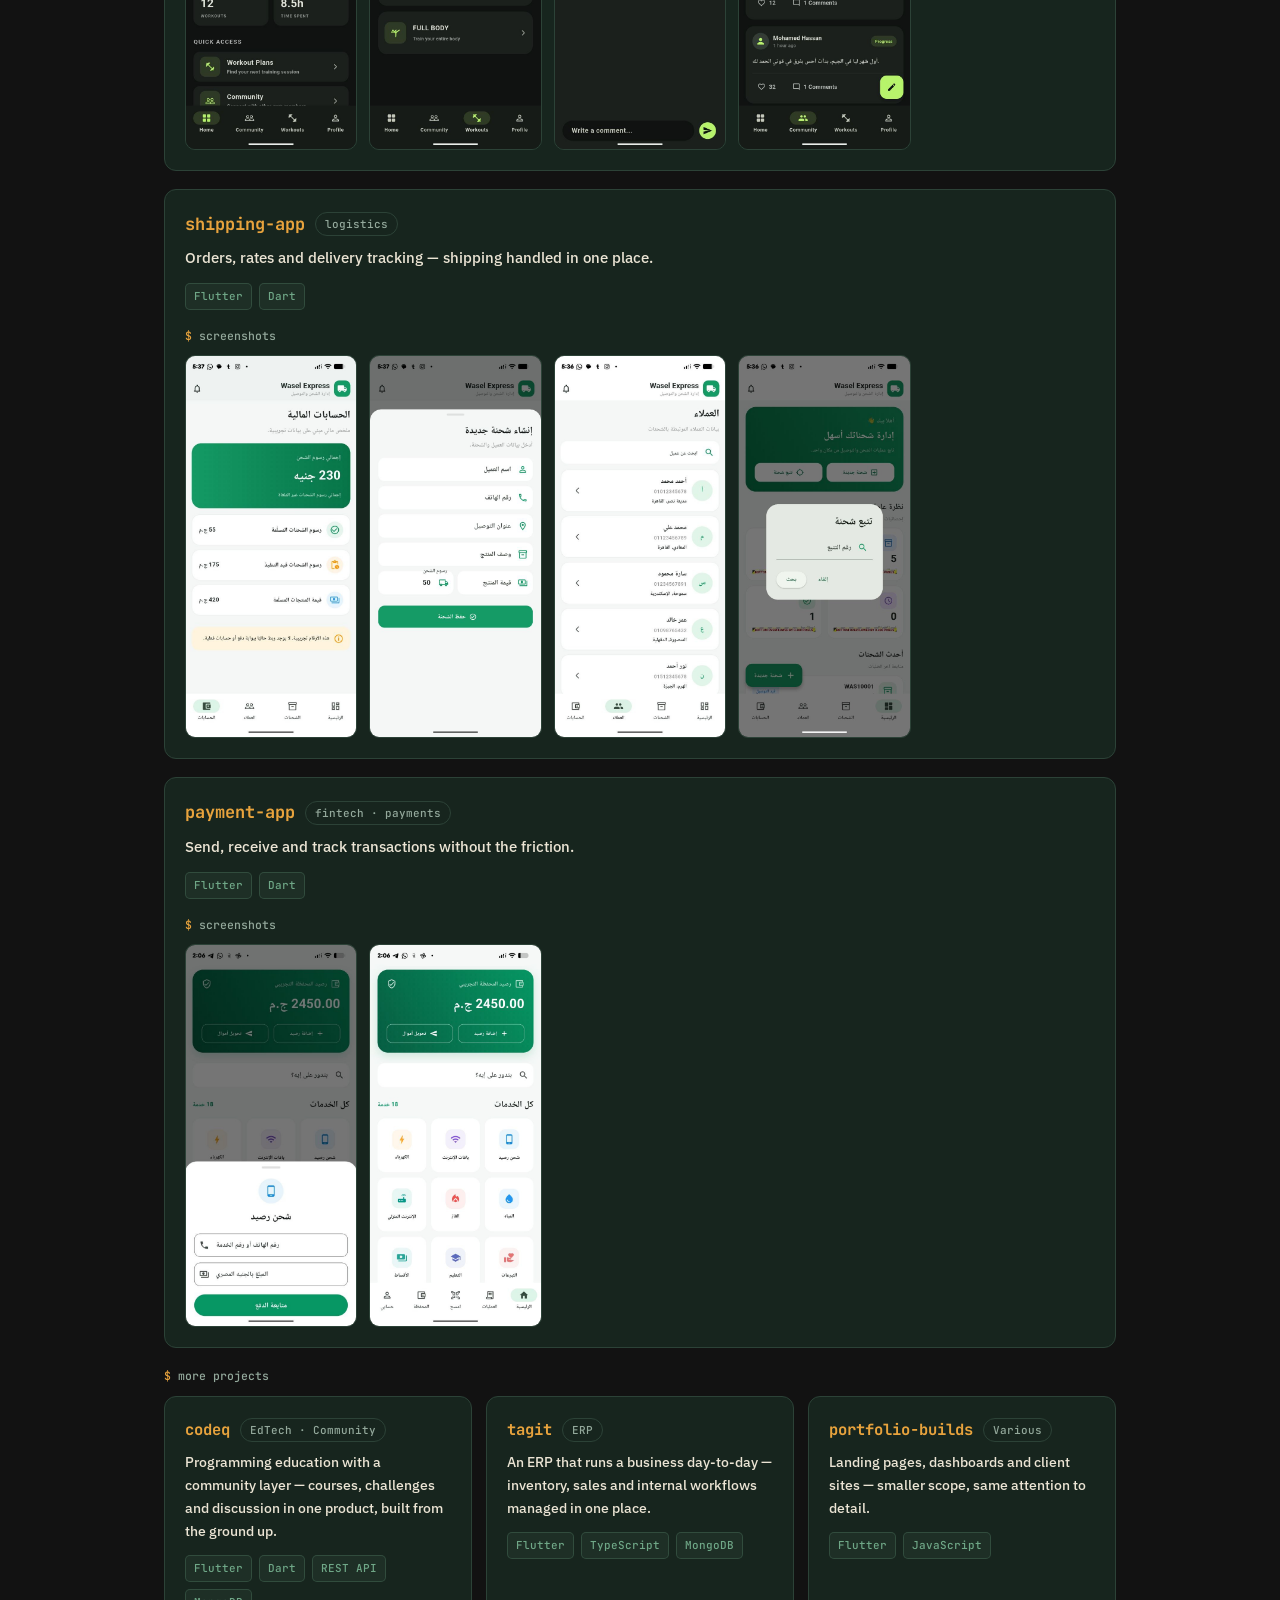
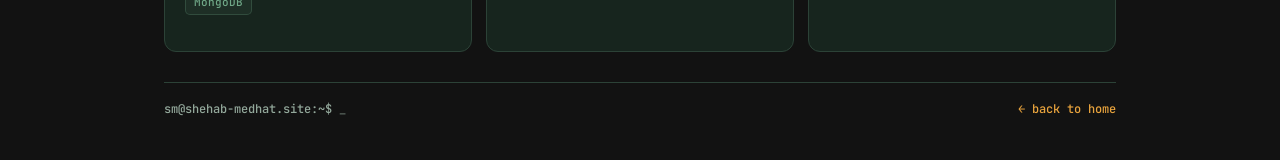
==== commit 41985939: "Add restaurant-app as featured project with 3-phone banner and transparent floating screenshots" ====
--- a/projects.html
+++ b/projects.html
@@ -208,6 +208,75 @@
   .shots button:hover{ border-color: var(--accent); transform: translateY(-3px); }
   .shots img{ width: 100%; height: 100%; object-fit: cover; display: block; }
 
+  /* --- featured project --- */
+  .pcard--feature{
+    padding-top: 0;
+    background:
+      radial-gradient(85% 65% at 88% -12%, rgba(232,163,61,.18), transparent 62%),
+      radial-gradient(70% 60% at 0% 110%, rgba(111,167,135,.12), transparent 60%),
+      var(--surface);
+    border-color: rgba(232,163,61,.36);
+    box-shadow: 0 26px 60px -34px rgba(0,0,0,.9);
+  }
+  .pcard--feature .phead{ margin-top: 18px; }
+  .feat-banner{
+    position: relative;
+    margin: 0 -20px 16px;
+    border-bottom: 1px solid var(--border);
+    border-radius: 11px 11px 0 0;
+    overflow: hidden;
+    line-height: 0;
+    background: #0b1310;
+  }
+  .feat-banner img{ width: 100%; height: auto; display: block; }
+  .feat-badge{
+    position: absolute;
+    top: 12px;
+    left: 12px;
+    font-family: var(--font-ui);
+    font-size: 10px;
+    font-weight: 700;
+    letter-spacing: .16em;
+    text-transform: uppercase;
+    color: #101c17;
+    background: var(--accent);
+    padding: 5px 11px;
+    border-radius: 30px;
+    line-height: 1.25;
+    box-shadow: 0 8px 22px -8px rgba(232,163,61,.95);
+  }
+  html[dir="rtl"] .feat-badge{ left: auto; right: 12px; }
+  .feat-stat{
+    display: flex;
+    flex-wrap: wrap;
+    gap: 8px;
+    margin: -4px 0 16px;
+  }
+  .feat-stat span{
+    font-family: var(--font-ui);
+    font-size: 11px;
+    color: var(--accent);
+    border: 1px dashed rgba(232,163,61,.42);
+    background: rgba(232,163,61,.07);
+    border-radius: 20px;
+    padding: 3px 11px;
+  }
+  .shots--float button{
+    background: transparent;
+    border-color: transparent;
+    overflow: visible;
+  }
+  .shots--float img{
+    object-fit: contain;
+    filter: drop-shadow(0 16px 24px rgba(0,0,0,.55));
+    transition: filter .2s;
+  }
+  .shots--float button:hover{
+    border-color: rgba(232,163,61,.45);
+    transform: translateY(-5px);
+  }
+  .shots--float button:hover img{ filter: drop-shadow(0 24px 32px rgba(0,0,0,.68)); }
+
   .grid{
     display: grid;
     grid-template-columns: repeat(auto-fill, minmax(260px, 1fr));
@@ -288,6 +357,10 @@
     .pcard{ padding: 16px; }
     .shots{ grid-template-columns: repeat(2, 1fr); gap: 10px; }
     .pdesc{ font-size: 14px; }
+    .feat-banner{ margin: 0 -16px 14px; }
+    .pcard--feature .phead{ margin-top: 15px; }
+    .feat-badge{ top: 9px; left: 9px; font-size: 9px; padding: 4px 9px; }
+    html[dir="rtl"] .feat-badge{ left: auto; right: 9px; }
   }
 </style>
 </head>
@@ -334,6 +407,17 @@
   // To add a new app: drop screenshots into assets/shots/<folder>/shot-0N.jpg
   // and push one object below (shots + en/ar copy). It renders automatically.
   const APPS = [
+    {
+      banner: "assets/shots/restaurant/hero.jpg",
+      float: true,
+      ratio: "422 / 864",
+      w: 422,
+      h: 864,
+      flow: { en: ["menu", "cart", "orders", "delivery"], ar: ["منيو", "سلة", "طلبات", "توصيل"] },
+      shots: [1,2,3,4,5,6,7,8].map(n => "assets/shots/restaurant/shot-0" + n + ".png"),
+      en: { name: "restaurant-app", tag: "food · ordering", desc: "A full restaurant ordering app — browse the menu, build a cart, place the order and follow it to delivery. Designed and built end to end in Flutter.", tech: ["Flutter", "Dart"] },
+      ar: { name: "restaurant-app", tag: "مطاعم · طلبات", desc: "تطبيق مطعم كامل — تصفّح المنيو، كوّن السلة، اطلب وتابع الطلب لحد ما يوصلك. تصميم وتنفيذ من أوله لآخره بـ Flutter.", tech: ["Flutter", "Dart"] }
+    },
     {
       shots: [1,2,3,4,5,6,7].map(n => "assets/shots/todo-app/shot-0" + n + ".jpg"),
       en: { name: "to-do-list", tag: "productivity · personal", desc: "A daily organizer that keeps your tasks, prayer times and focus time in one place — built to fight brain rot and keep the day on track.", tech: ["Flutter", "Dart", "Local storage"] },
@@ -378,6 +462,7 @@
       lede: "things I've built — shipped apps, tools and client work.",
       shots: "screenshots",
       more: "more projects",
+      featured: "featured",
       back: "← back to home"
     },
     ar: {
@@ -388,6 +473,7 @@
       lede: "حاجات بنيتها — تطبيقات منشورة وأدوات وشغل كلاينت.",
       shots: "سكرينشوتات",
       more: "مشاريع تانية",
+      featured: "مشروع مميّز",
       back: "→ رجوع للرئيسية"
     }
   };
@@ -396,9 +482,11 @@
   const gridEl = document.getElementById("grid");
 
   function shotsFor(app, lang, appIndex){
+    const w = app.w || 720, h = app.h || 1600;
+    const ratio = app.ratio ? ' style="aspect-ratio:' + app.ratio + '"' : "";
     return app.shots.map((src, i) =>
-      '<button type="button" data-app="' + appIndex + '" data-i="' + i + '" aria-label="' + app[lang].name + ' screenshot ' + (i + 1) + '">' +
-        '<img src="' + src + '" alt="' + app[lang].name + ' screenshot ' + (i + 1) + '" loading="lazy" width="720" height="1600">' +
+      '<button type="button"' + ratio + ' data-app="' + appIndex + '" data-i="' + i + '" aria-label="' + app[lang].name + ' screenshot ' + (i + 1) + '">' +
+        '<img src="' + src + '" alt="' + app[lang].name + ' screenshot ' + (i + 1) + '" loading="lazy" width="' + w + '" height="' + h + '">' +
       '</button>'
     ).join("");
   }
@@ -418,12 +506,24 @@
 
     appsEl.innerHTML = APPS.map((app, ai) => {
       const c = app[lang];
-      return '<article class="pcard">' +
+      const banner = app.banner
+        ? '<div class="feat-banner">' +
+            '<img src="' + app.banner + '" alt="' + c.name + ' showcase" width="1585" height="970">' +
+            '<span class="feat-badge">' + t.featured + '</span>' +
+          '</div>'
+        : "";
+      const flow = app.flow
+        ? '<div class="feat-stat">' + app.flow[lang].map(x => '<span>' + x + '</span>').join("") + '</div>'
+        : "";
+      const shotsCls = app.float ? "shots shots--float" : "shots";
+      return '<article class="pcard' + (app.banner ? " pcard--feature" : "") + '">' +
+        banner +
         '<div class="phead"><span class="pname">' + c.name + '</span><span class="ptag">' + c.tag + '</span></div>' +
         '<p class="pdesc">' + c.desc + '</p>' +
         '<div class="ptech">' + c.tech.map(x => '<span class="tech">' + x + '</span>').join("") + '</div>' +
+        flow +
         '<p class="shots-label">' + t.shots + '</p>' +
-        '<div class="shots" data-shots="' + ai + '">' + shotsFor(app, lang, ai) + '</div>' +
+        '<div class="' + shotsCls + '" data-shots="' + ai + '">' + shotsFor(app, lang, ai) + '</div>' +
       '</article>';
     }).join("");
 
